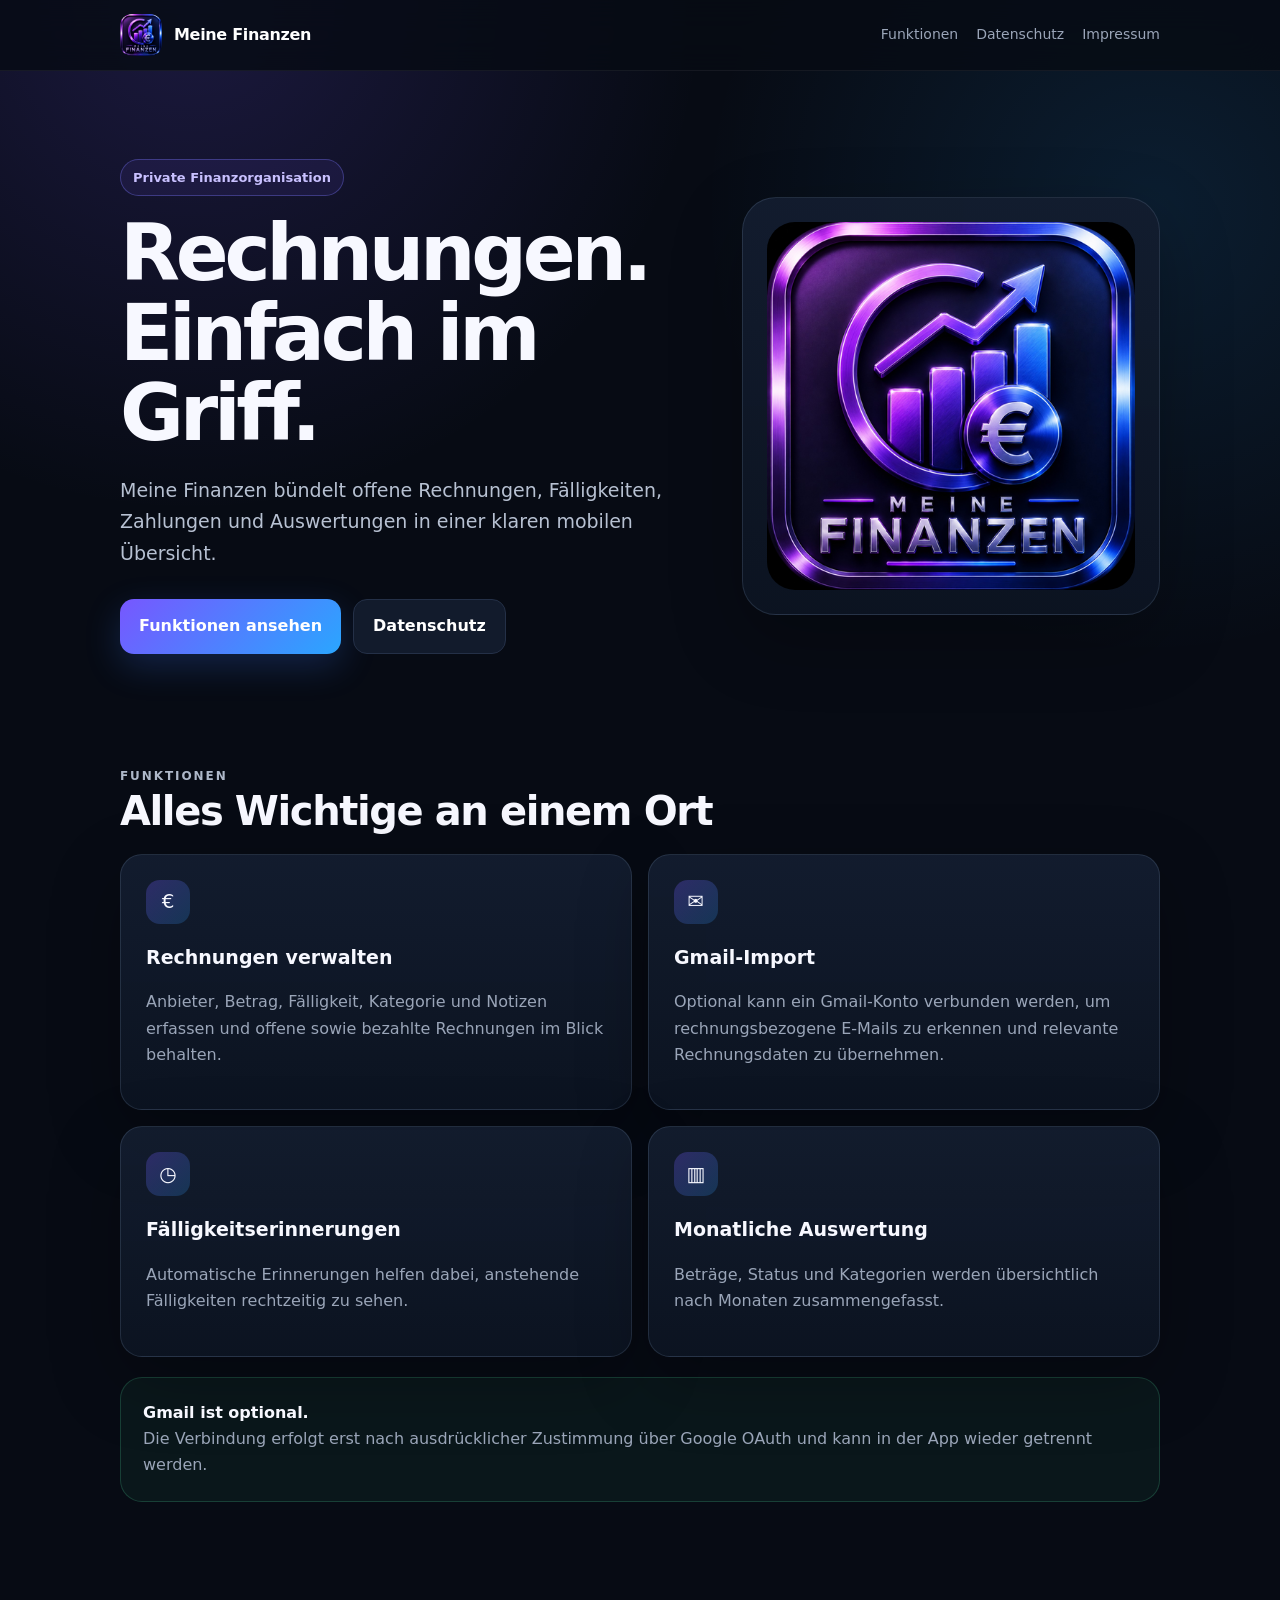
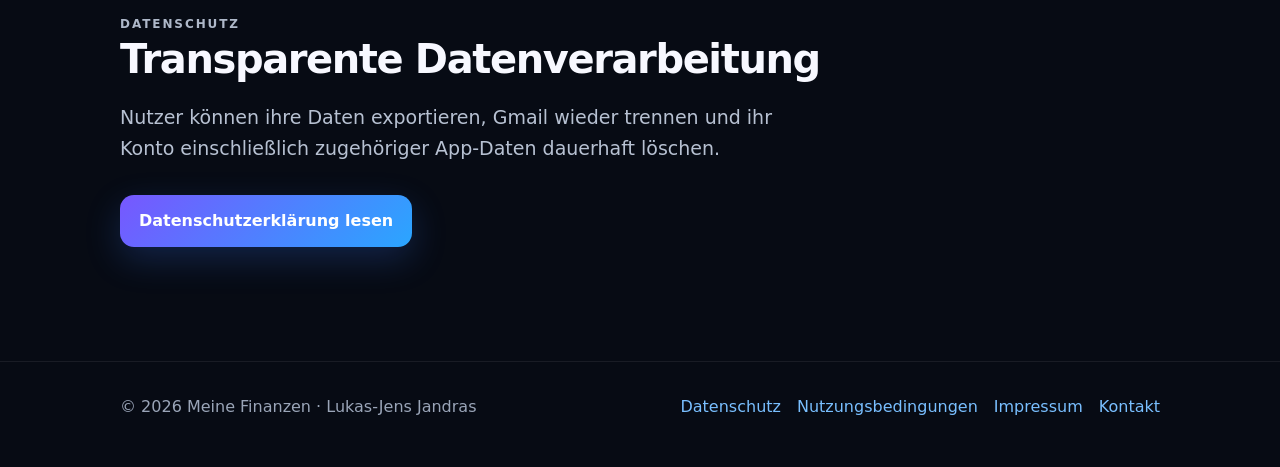
==== index.html @ 418738ff "Add files via upload" ====
<!doctype html><html lang="de"><head><meta charset="utf-8">
<meta name="viewport" content="width=device-width,initial-scale=1,viewport-fit=cover">
<meta name="theme-color" content="#070b14">
<link rel="icon" href="/logo.png">
<link rel="stylesheet" href="/styles.css">
<title>Meine Finanzen – Rechnungen einfach im Griff</title>
<meta name="description" content="Meine Finanzen hilft dir, Rechnungen, Fälligkeiten und Zahlungen übersichtlich zu organisieren.">
</head><body>

<div class="topbar">
  <div class="wrap nav">
    <a class="brand" href="/"><img src="/logo.png" alt=""><span>Meine Finanzen</span></a>
    <div class="links">
      <a href="/#funktionen">Funktionen</a>
      <a href="/datenschutz/">Datenschutz</a>
      <a href="/impressum/">Impressum</a>
    </div>
  </div>
</div>

<main>
<section class="hero"><div class="wrap heroGrid">
  <div>
    <span class="badge">Private Finanzorganisation</span>
    <h1>Rechnungen.<br>Einfach im Griff.</h1>
    <p class="lead">Meine Finanzen bündelt offene Rechnungen, Fälligkeiten, Zahlungen und Auswertungen in einer klaren mobilen Übersicht.</p>
    <div class="cta">
      <a class="btn primary" href="#funktionen">Funktionen ansehen</a>
      <a class="btn" href="/datenschutz/">Datenschutz</a>
    </div>
  </div>
  <div class="heroCard"><img src="/logo.png" alt="Logo von Meine Finanzen"></div>
</div></section>

<section id="funktionen" class="section"><div class="wrap">
  <span class="kicker">Funktionen</span><h2>Alles Wichtige an einem Ort</h2>
  <div class="grid">
    <article class="card"><div class="icon">€</div><h3>Rechnungen verwalten</h3><p class="muted">Anbieter, Betrag, Fälligkeit, Kategorie und Notizen erfassen und offene sowie bezahlte Rechnungen im Blick behalten.</p></article>
    <article class="card"><div class="icon">✉</div><h3>Gmail-Import</h3><p class="muted">Optional kann ein Gmail-Konto verbunden werden, um rechnungsbezogene E-Mails zu erkennen und relevante Rechnungsdaten zu übernehmen.</p></article>
    <article class="card"><div class="icon">◷</div><h3>Fälligkeitserinnerungen</h3><p class="muted">Automatische Erinnerungen helfen dabei, anstehende Fälligkeiten rechtzeitig zu sehen.</p></article>
    <article class="card"><div class="icon">▥</div><h3>Monatliche Auswertung</h3><p class="muted">Beträge, Status und Kategorien werden übersichtlich nach Monaten zusammengefasst.</p></article>
  </div>
  <div class="security">
    <strong>Gmail ist optional.</strong>
    <div class="muted">Die Verbindung erfolgt erst nach ausdrücklicher Zustimmung über Google OAuth und kann in der App wieder getrennt werden.</div>
  </div>
</div></section>

<section class="section"><div class="wrap">
  <span class="kicker">Datenschutz</span><h2>Transparente Datenverarbeitung</h2>
  <p class="lead">Nutzer können ihre Daten exportieren, Gmail wieder trennen und ihr Konto einschließlich zugehöriger App-Daten dauerhaft löschen.</p>
  <div class="cta"><a class="btn primary" href="/datenschutz/">Datenschutzerklärung lesen</a></div>
</div></section>
</main>
<footer class="footer">
  <div class="wrap footerRow">
    <div>© 2026 Meine Finanzen · Lukas-Jens Jandras</div>
    <div class="footerLinks">
      <a href="/datenschutz/">Datenschutz</a>
      <a href="/nutzungsbedingungen/">Nutzungsbedingungen</a>
      <a href="/impressum/">Impressum</a>
      <a href="mailto:meinefinanzen.app@gmail.com">Kontakt</a>
    </div>
  </div>
</footer>
</body></html>
---- styles.css ----
:root{
  --bg:#070b14;--bg2:#0b1220;--card:#101827;--line:#243047;
  --text:#f7f8ff;--muted:#9aa5b8;--violet:#7757ff;--blue:#2aa6ff;
  --ok:#4fe0a1;--danger:#ff637d;--max:1040px
}
*{box-sizing:border-box}
html{scroll-behavior:smooth}
body{
  margin:0;color:var(--text);font:16px/1.65 Inter,ui-sans-serif,system-ui,-apple-system,
  BlinkMacSystemFont,"Segoe UI",sans-serif;
  background:
    radial-gradient(circle at 15% 0%,rgba(119,87,255,.18),transparent 32rem),
    radial-gradient(circle at 90% 10%,rgba(42,166,255,.12),transparent 28rem),
    var(--bg);
}
a{color:#79bfff;text-decoration:none}
a:hover{text-decoration:underline}
.wrap{width:min(calc(100% - 32px),var(--max));margin:auto}
.topbar{
  position:sticky;top:0;z-index:20;background:rgba(7,11,20,.82);
  backdrop-filter:blur(16px);border-bottom:1px solid rgba(255,255,255,.06)
}
.nav{min-height:70px;display:flex;align-items:center;justify-content:space-between;gap:20px}
.brand{display:flex;align-items:center;gap:12px;color:white;font-weight:800;letter-spacing:-.02em}
.brand img{width:42px;height:42px;border-radius:12px;object-fit:cover}
.links{display:flex;gap:18px;align-items:center;flex-wrap:wrap}
.links a{color:var(--muted);font-size:14px}
.hero{padding:88px 0 54px}
.heroGrid{display:grid;grid-template-columns:1.15fr .85fr;gap:56px;align-items:center}
.badge{
  display:inline-flex;padding:7px 12px;border:1px solid rgba(125,122,255,.35);
  border-radius:999px;background:rgba(119,87,255,.09);color:#c9c1ff;font-size:13px;font-weight:700
}
h1{font-size:clamp(44px,8vw,78px);line-height:1.02;letter-spacing:-.055em;margin:18px 0 22px}
h2{font-size:clamp(28px,4vw,40px);line-height:1.15;letter-spacing:-.035em;margin:0 0 20px}
h3{margin:0 0 8px;font-size:19px}
.lead{font-size:19px;color:#b7c1d2;max-width:700px}
.cta{display:flex;gap:12px;flex-wrap:wrap;margin-top:30px}
.btn{
  display:inline-flex;align-items:center;justify-content:center;padding:13px 19px;border-radius:14px;
  font-weight:800;border:1px solid var(--line);color:white;background:#121b2c;text-decoration:none!important
}
.btn.primary{border:0;background:linear-gradient(135deg,var(--violet),var(--blue));box-shadow:0 12px 35px rgba(61,123,255,.22)}
.heroCard,.card,.legal{
  border:1px solid rgba(136,158,194,.18);background:linear-gradient(180deg,rgba(19,29,47,.95),rgba(12,20,34,.96));
  box-shadow:0 24px 70px rgba(0,0,0,.26)
}
.heroCard{border-radius:34px;padding:24px}
.heroCard img{width:100%;display:block;border-radius:28px}
.section{padding:54px 0}
.muted{color:var(--muted)}
.grid{display:grid;grid-template-columns:repeat(2,minmax(0,1fr));gap:16px}
.card{padding:25px;border-radius:22px}
.icon{
  width:44px;height:44px;border-radius:14px;display:grid;place-items:center;margin-bottom:18px;
  background:linear-gradient(135deg,rgba(119,87,255,.28),rgba(42,166,255,.2));font-size:20px
}
.security{
  margin-top:20px;padding:22px;border-radius:22px;border:1px solid rgba(79,224,161,.2);
  background:rgba(79,224,161,.055)
}
.footer{margin-top:60px;padding:32px 0 46px;border-top:1px solid rgba(255,255,255,.07);color:var(--muted)}
.footerRow{display:flex;justify-content:space-between;gap:20px;flex-wrap:wrap}
.footerLinks{display:flex;gap:16px;flex-wrap:wrap}
.legalWrap{padding:52px 0 80px}
.legal{border-radius:28px;padding:clamp(24px,5vw,48px)}
.legal h1{font-size:clamp(38px,7vw,58px);margin-top:0}
.legal h2{font-size:24px;margin-top:36px}
.legal h3{margin-top:28px}
.legal p,.legal li{color:#c4ccda}
.legal strong{color:white}
.note{
  margin:24px 0;padding:16px 18px;border-left:3px solid var(--blue);
  background:rgba(42,166,255,.07);border-radius:0 14px 14px 0
}
.kicker{color:#aeb8c9;text-transform:uppercase;letter-spacing:.16em;font-size:12px;font-weight:800}
@media(max-width:760px){
  .hero{padding-top:56px}.heroGrid{grid-template-columns:1fr;gap:30px}
  .heroCard{max-width:430px}.grid{grid-template-columns:1fr}
  .nav{align-items:flex-start;padding:12px 0}.links{justify-content:flex-end;gap:10px}
  .links a{font-size:12px}.brand span{display:none}
}
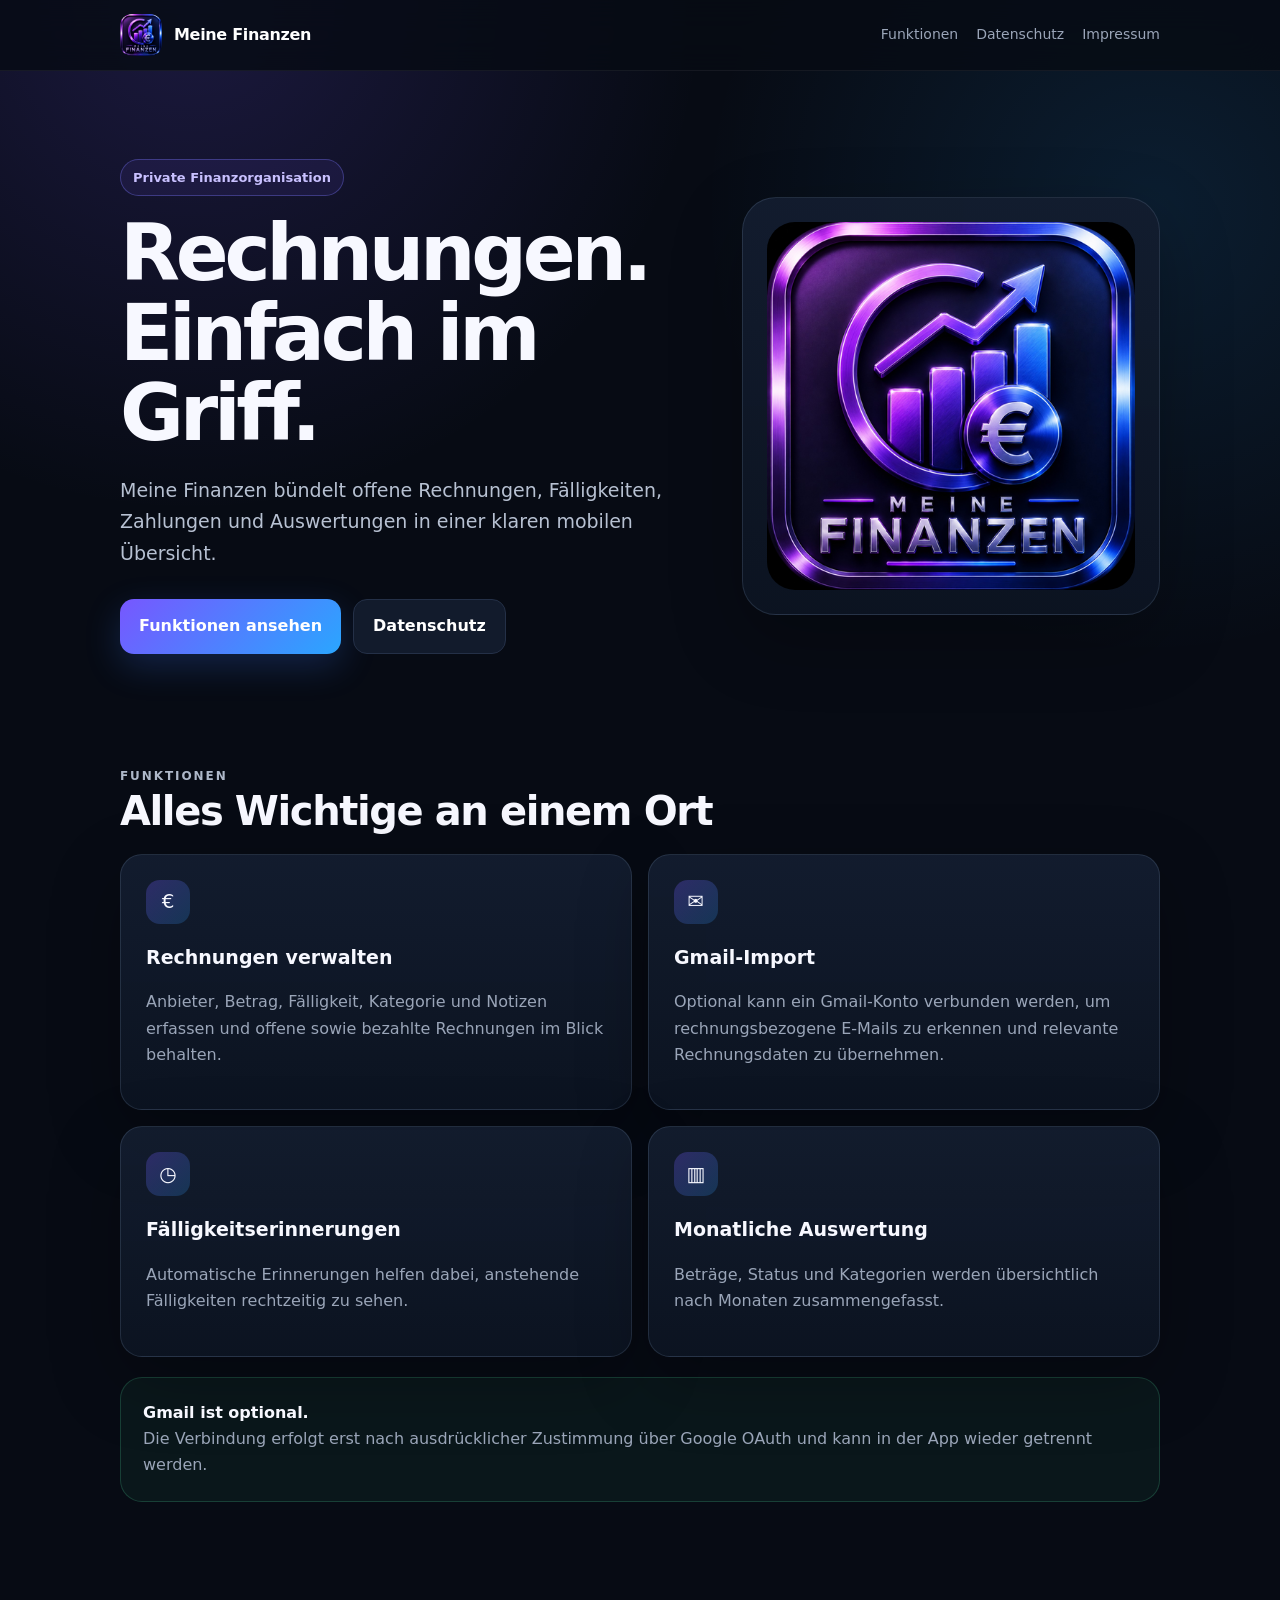
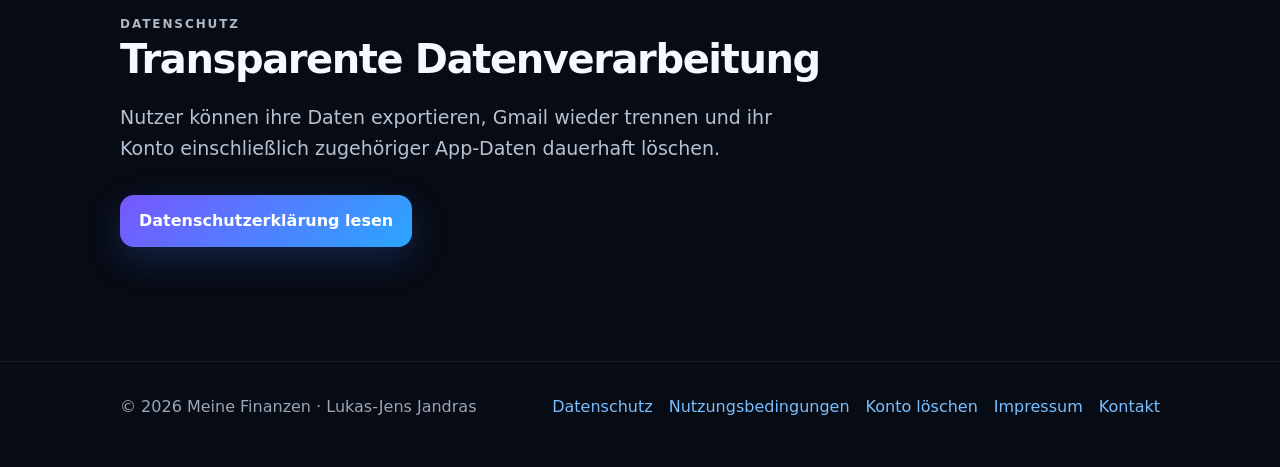
==== commit 94eec9ab: "Add files via upload" ====
--- a/index.html
+++ b/index.html
@@ -58,6 +58,7 @@
     <div class="footerLinks">
       <a href="/datenschutz/">Datenschutz</a>
       <a href="/nutzungsbedingungen/">Nutzungsbedingungen</a>
+      <a href="/konto-loeschen/">Konto löschen</a>
       <a href="/impressum/">Impressum</a>
       <a href="mailto:meinefinanzen.app@gmail.com">Kontakt</a>
     </div>
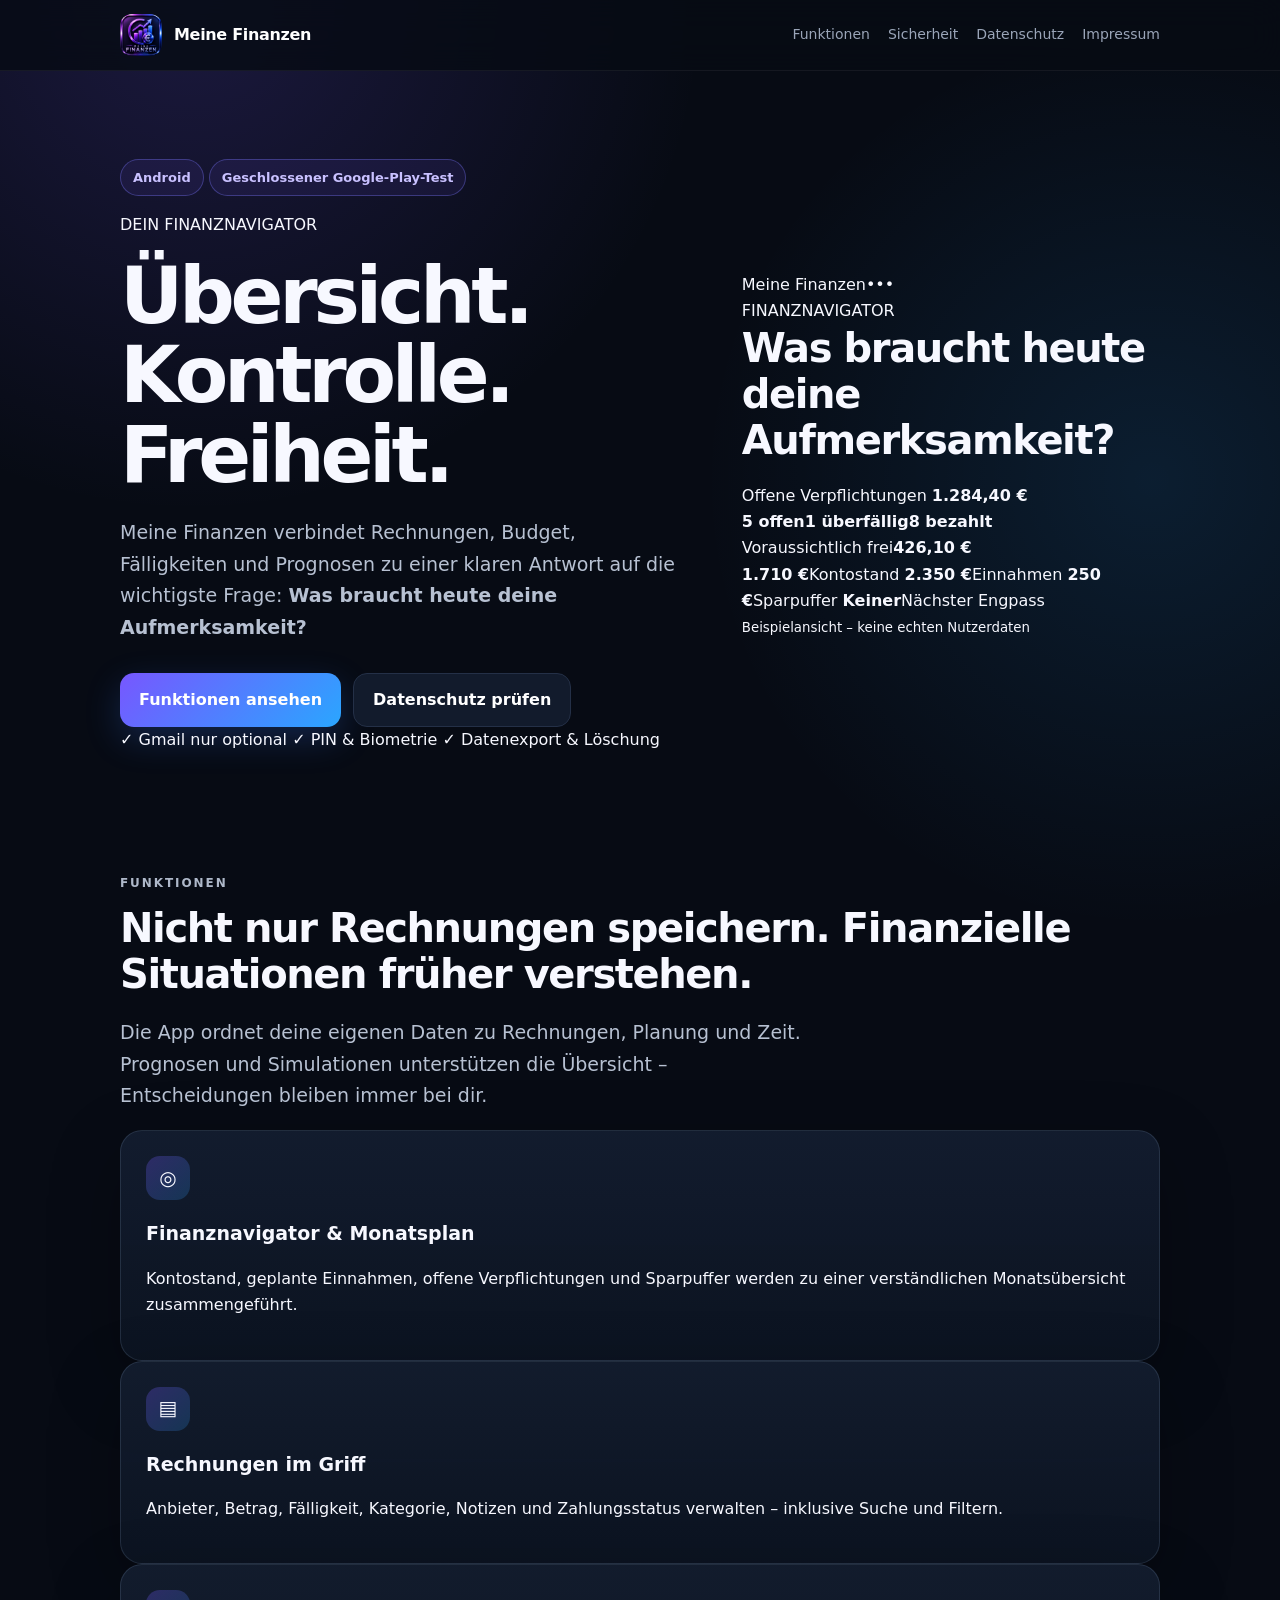
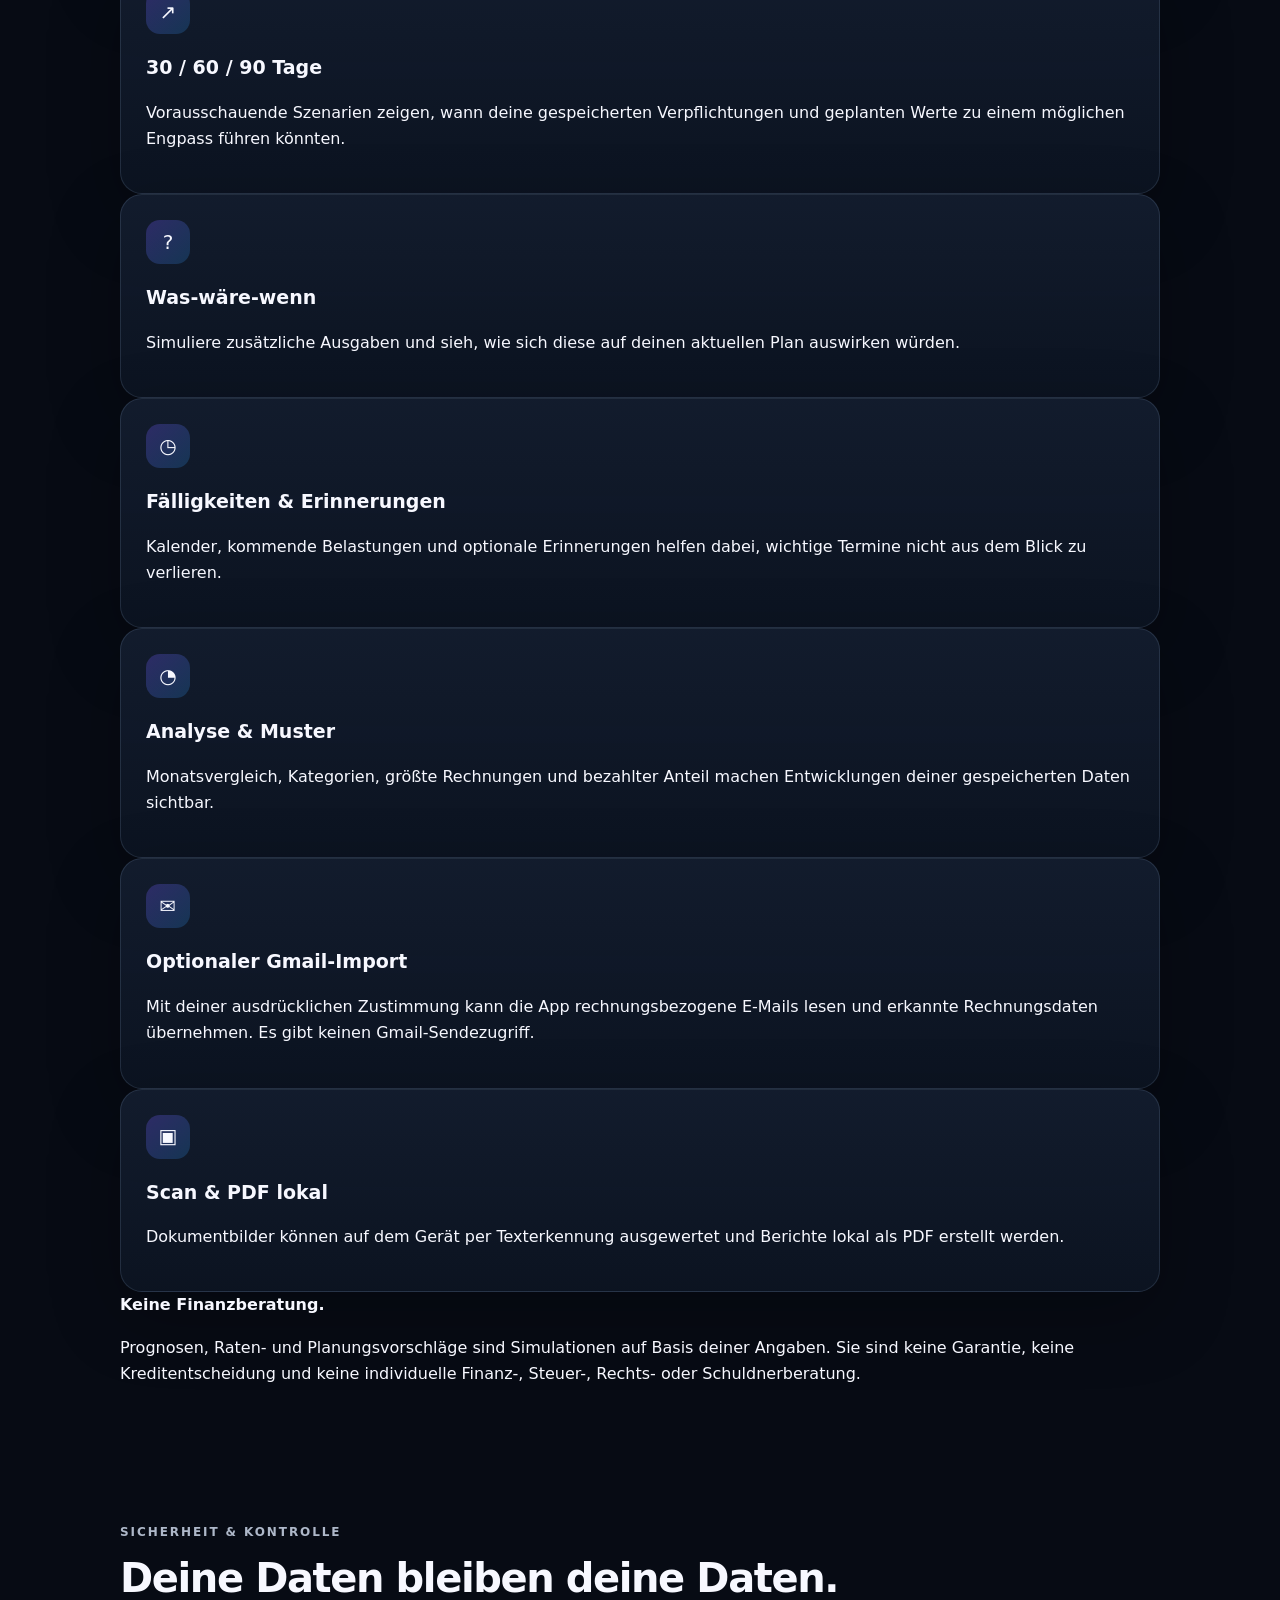
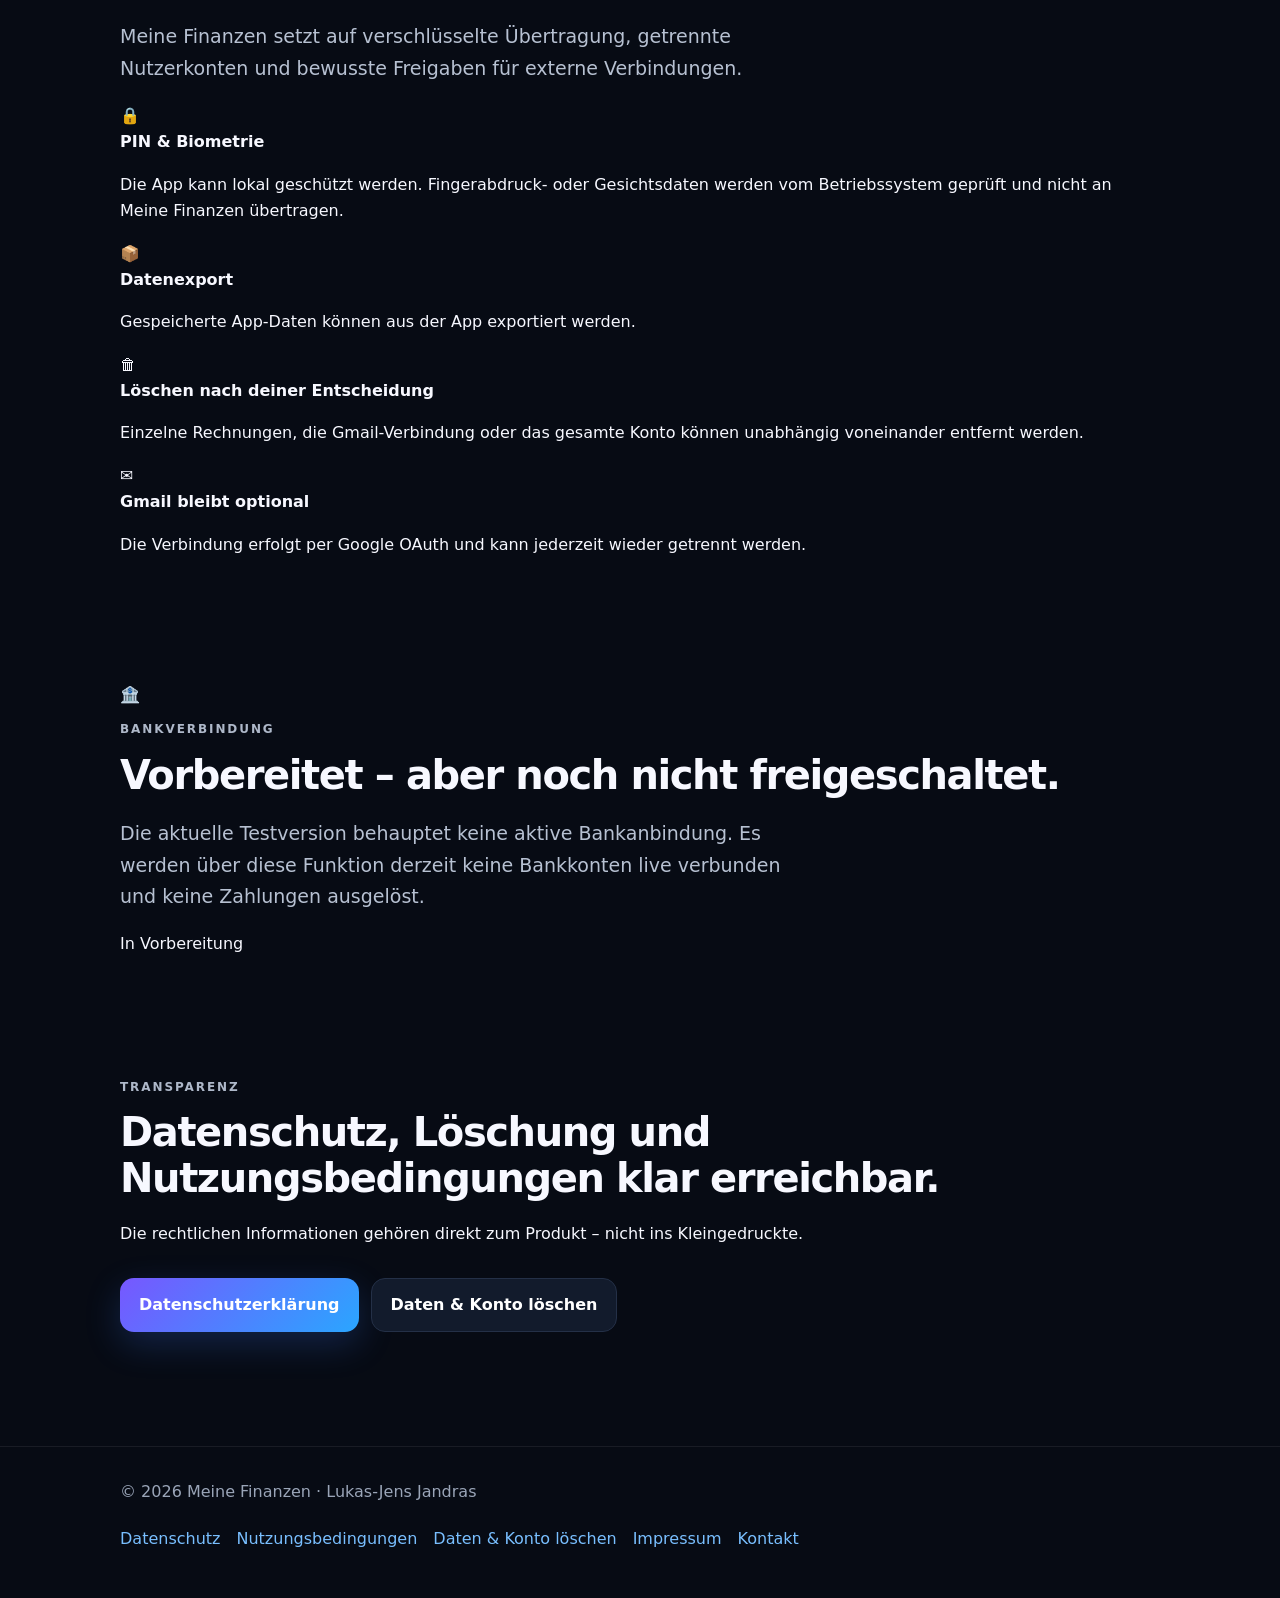
==== commit 70767df9: "Redesign website to match current app" ====
--- a/index.html
+++ b/index.html
@@ -1,67 +1,197 @@
-<!doctype html><html lang="de"><head><meta charset="utf-8">
+<!doctype html>
+<html lang="de">
+<head>
+<meta charset="utf-8">
 <meta name="viewport" content="width=device-width,initial-scale=1,viewport-fit=cover">
-<meta name="theme-color" content="#070b14">
+<meta name="theme-color" content="#050817">
+<meta name="color-scheme" content="dark">
 <link rel="icon" href="/logo.png">
 <link rel="stylesheet" href="/styles.css">
-<title>Meine Finanzen – Rechnungen einfach im Griff</title>
-<meta name="description" content="Meine Finanzen hilft dir, Rechnungen, Fälligkeiten und Zahlungen übersichtlich zu organisieren.">
-</head><body>
+<title>Meine Finanzen – Übersicht. Kontrolle. Freiheit.</title>
+<meta name="description" content="Meine Finanzen verbindet Rechnungen, Planung, Fälligkeiten, Prognosen und Auswertungen in einem privaten Finanznavigator für Android.">
+<meta property="og:title" content="Meine Finanzen – Übersicht. Kontrolle. Freiheit.">
+<meta property="og:description" content="Rechnungen organisieren, Engpässe früher erkennen und deine nächsten finanziellen Schritte klarer sehen.">
+<meta property="og:type" content="website">
+<meta property="og:image" content="https://meinefinanzenapp.de/logo.png">
+<meta property="og:url" content="https://meinefinanzenapp.de/">
+</head>
+<body>
 
-<div class="topbar">
+<header class="topbar">
   <div class="wrap nav">
-    <a class="brand" href="/"><img src="/logo.png" alt=""><span>Meine Finanzen</span></a>
-    <div class="links">
-      <a href="/#funktionen">Funktionen</a>
+    <a class="brand" href="/" aria-label="Meine Finanzen Startseite">
+      <img src="/logo.png" alt="Logo von Meine Finanzen">
+      <span>Meine Finanzen</span>
+    </a>
+    <nav class="links" aria-label="Hauptnavigation">
+      <a href="#funktionen">Funktionen</a>
+      <a href="#sicherheit">Sicherheit</a>
       <a href="/datenschutz/">Datenschutz</a>
       <a href="/impressum/">Impressum</a>
+    </nav>
+  </div>
+</header>
+
+<main>
+<section class="hero">
+  <div class="wrap heroGrid">
+    <div class="heroCopy">
+      <div class="badgeRow">
+        <span class="badge">Android</span>
+        <span class="badge neutral">Geschlossener Google-Play-Test</span>
+      </div>
+      <p class="eyebrow">DEIN FINANZNAVIGATOR</p>
+      <h1>Übersicht.<br>Kontrolle.<br><span>Freiheit.</span></h1>
+      <p class="lead">Meine Finanzen verbindet Rechnungen, Budget, Fälligkeiten und Prognosen zu einer klaren Antwort auf die wichtigste Frage: <strong>Was braucht heute deine Aufmerksamkeit?</strong></p>
+      <div class="cta">
+        <a class="btn primary" href="#funktionen">Funktionen ansehen</a>
+        <a class="btn" href="/datenschutz/">Datenschutz prüfen</a>
+      </div>
+      <div class="trustRow" aria-label="Kernmerkmale">
+        <span>✓ Gmail nur optional</span>
+        <span>✓ PIN &amp; Biometrie</span>
+        <span>✓ Datenexport &amp; Löschung</span>
+      </div>
+    </div>
+
+    <div class="phoneStage" aria-label="Beispielhafte App-Ansicht">
+      <div class="phoneGlow"></div>
+      <div class="phoneMock">
+        <div class="phoneBar"><span>Meine Finanzen</span><span>•••</span></div>
+        <div class="appEyebrow">FINANZNAVIGATOR</div>
+        <h2>Was braucht heute deine Aufmerksamkeit?</h2>
+        <div class="appHero">
+          <span>Offene Verpflichtungen</span>
+          <strong>1.284,40 €</strong>
+          <div class="miniStats"><b>5 offen</b><b>1 überfällig</b><b>8 bezahlt</b></div>
+        </div>
+        <div class="planPreview">
+          <div><span>Voraussichtlich frei</span><strong>426,10 €</strong></div>
+          <div class="planGridMini">
+            <span><b>1.710 €</b>Kontostand</span>
+            <span><b>2.350 €</b>Einnahmen</span>
+            <span><b>250 €</b>Sparpuffer</span>
+            <span><b>Keiner</b>Nächster Engpass</span>
+          </div>
+        </div>
+        <small class="mockNote">Beispielansicht – keine echten Nutzerdaten</small>
+      </div>
     </div>
   </div>
-</div>
+</section>
 
-<main>
-<section class="hero"><div class="wrap heroGrid">
-  <div>
-    <span class="badge">Private Finanzorganisation</span>
-    <h1>Rechnungen.<br>Einfach im Griff.</h1>
-    <p class="lead">Meine Finanzen bündelt offene Rechnungen, Fälligkeiten, Zahlungen und Auswertungen in einer klaren mobilen Übersicht.</p>
-    <div class="cta">
-      <a class="btn primary" href="#funktionen">Funktionen ansehen</a>
-      <a class="btn" href="/datenschutz/">Datenschutz</a>
+<section id="funktionen" class="section">
+  <div class="wrap">
+    <p class="kicker">Funktionen</p>
+    <div class="sectionIntro">
+      <h2>Nicht nur Rechnungen speichern. Finanzielle Situationen früher verstehen.</h2>
+      <p class="lead compact">Die App ordnet deine eigenen Daten zu Rechnungen, Planung und Zeit. Prognosen und Simulationen unterstützen die Übersicht – Entscheidungen bleiben immer bei dir.</p>
+    </div>
+
+    <div class="featureGrid">
+      <article class="card featured">
+        <div class="icon">◎</div>
+        <h3>Finanznavigator &amp; Monatsplan</h3>
+        <p>Kontostand, geplante Einnahmen, offene Verpflichtungen und Sparpuffer werden zu einer verständlichen Monatsübersicht zusammengeführt.</p>
+      </article>
+      <article class="card">
+        <div class="icon">▤</div>
+        <h3>Rechnungen im Griff</h3>
+        <p>Anbieter, Betrag, Fälligkeit, Kategorie, Notizen und Zahlungsstatus verwalten – inklusive Suche und Filtern.</p>
+      </article>
+      <article class="card">
+        <div class="icon">↗</div>
+        <h3>30 / 60 / 90 Tage</h3>
+        <p>Vorausschauende Szenarien zeigen, wann deine gespeicherten Verpflichtungen und geplanten Werte zu einem möglichen Engpass führen könnten.</p>
+      </article>
+      <article class="card">
+        <div class="icon">?</div>
+        <h3>Was-wäre-wenn</h3>
+        <p>Simuliere zusätzliche Ausgaben und sieh, wie sich diese auf deinen aktuellen Plan auswirken würden.</p>
+      </article>
+      <article class="card">
+        <div class="icon">◷</div>
+        <h3>Fälligkeiten &amp; Erinnerungen</h3>
+        <p>Kalender, kommende Belastungen und optionale Erinnerungen helfen dabei, wichtige Termine nicht aus dem Blick zu verlieren.</p>
+      </article>
+      <article class="card">
+        <div class="icon">◔</div>
+        <h3>Analyse &amp; Muster</h3>
+        <p>Monatsvergleich, Kategorien, größte Rechnungen und bezahlter Anteil machen Entwicklungen deiner gespeicherten Daten sichtbar.</p>
+      </article>
+      <article class="card">
+        <div class="icon">✉</div>
+        <h3>Optionaler Gmail-Import</h3>
+        <p>Mit deiner ausdrücklichen Zustimmung kann die App rechnungsbezogene E-Mails lesen und erkannte Rechnungsdaten übernehmen. Es gibt keinen Gmail-Sendezugriff.</p>
+      </article>
+      <article class="card">
+        <div class="icon">▣</div>
+        <h3>Scan &amp; PDF lokal</h3>
+        <p>Dokumentbilder können auf dem Gerät per Texterkennung ausgewertet und Berichte lokal als PDF erstellt werden.</p>
+      </article>
+    </div>
+
+    <div class="noticeBox">
+      <strong>Keine Finanzberatung.</strong>
+      <p>Prognosen, Raten- und Planungsvorschläge sind Simulationen auf Basis deiner Angaben. Sie sind keine Garantie, keine Kreditentscheidung und keine individuelle Finanz-, Steuer-, Rechts- oder Schuldnerberatung.</p>
     </div>
   </div>
-  <div class="heroCard"><img src="/logo.png" alt="Logo von Meine Finanzen"></div>
-</div></section>
+</section>
 
-<section id="funktionen" class="section"><div class="wrap">
-  <span class="kicker">Funktionen</span><h2>Alles Wichtige an einem Ort</h2>
-  <div class="grid">
-    <article class="card"><div class="icon">€</div><h3>Rechnungen verwalten</h3><p class="muted">Anbieter, Betrag, Fälligkeit, Kategorie und Notizen erfassen und offene sowie bezahlte Rechnungen im Blick behalten.</p></article>
-    <article class="card"><div class="icon">✉</div><h3>Gmail-Import</h3><p class="muted">Optional kann ein Gmail-Konto verbunden werden, um rechnungsbezogene E-Mails zu erkennen und relevante Rechnungsdaten zu übernehmen.</p></article>
-    <article class="card"><div class="icon">◷</div><h3>Fälligkeitserinnerungen</h3><p class="muted">Automatische Erinnerungen helfen dabei, anstehende Fälligkeiten rechtzeitig zu sehen.</p></article>
-    <article class="card"><div class="icon">▥</div><h3>Monatliche Auswertung</h3><p class="muted">Beträge, Status und Kategorien werden übersichtlich nach Monaten zusammengefasst.</p></article>
+<section id="sicherheit" class="section altSection">
+  <div class="wrap split">
+    <div>
+      <p class="kicker">Sicherheit &amp; Kontrolle</p>
+      <h2>Deine Daten bleiben deine Daten.</h2>
+      <p class="lead compact">Meine Finanzen setzt auf verschlüsselte Übertragung, getrennte Nutzerkonten und bewusste Freigaben für externe Verbindungen.</p>
+    </div>
+    <div class="securityList">
+      <div class="securityItem"><span>🔒</span><div><b>PIN &amp; Biometrie</b><p>Die App kann lokal geschützt werden. Fingerabdruck- oder Gesichtsdaten werden vom Betriebssystem geprüft und nicht an Meine Finanzen übertragen.</p></div></div>
+      <div class="securityItem"><span>📦</span><div><b>Datenexport</b><p>Gespeicherte App-Daten können aus der App exportiert werden.</p></div></div>
+      <div class="securityItem"><span>🗑</span><div><b>Löschen nach deiner Entscheidung</b><p>Einzelne Rechnungen, die Gmail-Verbindung oder das gesamte Konto können unabhängig voneinander entfernt werden.</p></div></div>
+      <div class="securityItem"><span>✉</span><div><b>Gmail bleibt optional</b><p>Die Verbindung erfolgt per Google OAuth und kann jederzeit wieder getrennt werden.</p></div></div>
+    </div>
   </div>
-  <div class="security">
-    <strong>Gmail ist optional.</strong>
-    <div class="muted">Die Verbindung erfolgt erst nach ausdrücklicher Zustimmung über Google OAuth und kann in der App wieder getrennt werden.</div>
+</section>
+
+<section class="section">
+  <div class="wrap bankPanel">
+    <div class="bankIcon">🏦</div>
+    <div>
+      <p class="kicker">Bankverbindung</p>
+      <h2>Vorbereitet – aber noch nicht freigeschaltet.</h2>
+      <p class="lead compact">Die aktuelle Testversion behauptet keine aktive Bankanbindung. Es werden über diese Funktion derzeit keine Bankkonten live verbunden und keine Zahlungen ausgelöst.</p>
+    </div>
+    <span class="statusPill">In Vorbereitung</span>
   </div>
-</div></section>
+</section>
 
-<section class="section"><div class="wrap">
-  <span class="kicker">Datenschutz</span><h2>Transparente Datenverarbeitung</h2>
-  <p class="lead">Nutzer können ihre Daten exportieren, Gmail wieder trennen und ihr Konto einschließlich zugehöriger App-Daten dauerhaft löschen.</p>
-  <div class="cta"><a class="btn primary" href="/datenschutz/">Datenschutzerklärung lesen</a></div>
-</div></section>
+<section class="section finalSection">
+  <div class="wrap finalCard">
+    <div>
+      <p class="kicker">Transparenz</p>
+      <h2>Datenschutz, Löschung und Nutzungsbedingungen klar erreichbar.</h2>
+      <p>Die rechtlichen Informationen gehören direkt zum Produkt – nicht ins Kleingedruckte.</p>
+    </div>
+    <div class="cta">
+      <a class="btn primary" href="/datenschutz/">Datenschutzerklärung</a>
+      <a class="btn" href="/konto-loeschen/">Daten &amp; Konto löschen</a>
+    </div>
+  </div>
+</section>
 </main>
+
 <footer class="footer">
   <div class="wrap footerRow">
     <div>© 2026 Meine Finanzen · Lukas-Jens Jandras</div>
     <div class="footerLinks">
       <a href="/datenschutz/">Datenschutz</a>
       <a href="/nutzungsbedingungen/">Nutzungsbedingungen</a>
-      <a href="/konto-loeschen/">Konto löschen</a>
+      <a href="/konto-loeschen/">Daten &amp; Konto löschen</a>
       <a href="/impressum/">Impressum</a>
       <a href="mailto:meinefinanzen.app@gmail.com">Kontakt</a>
     </div>
   </div>
 </footer>
-</body></html>+</body>
+</html>
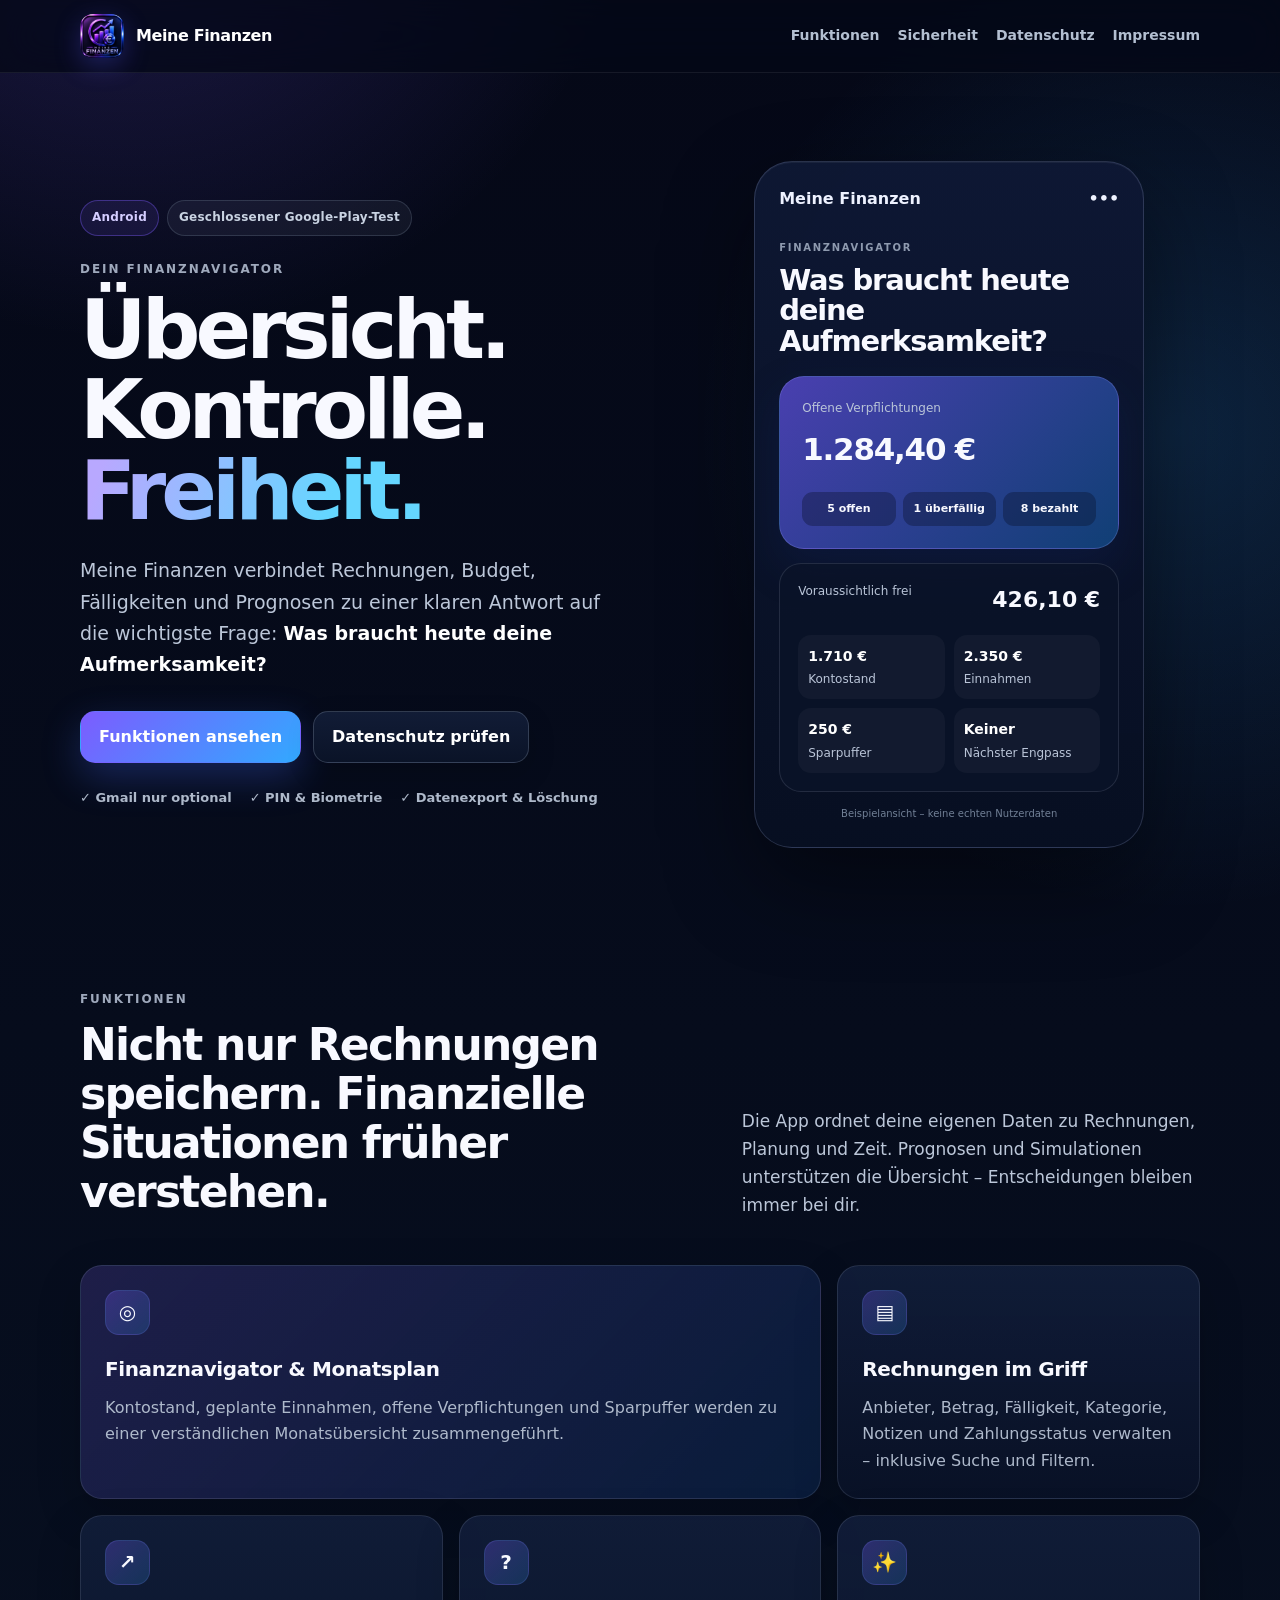
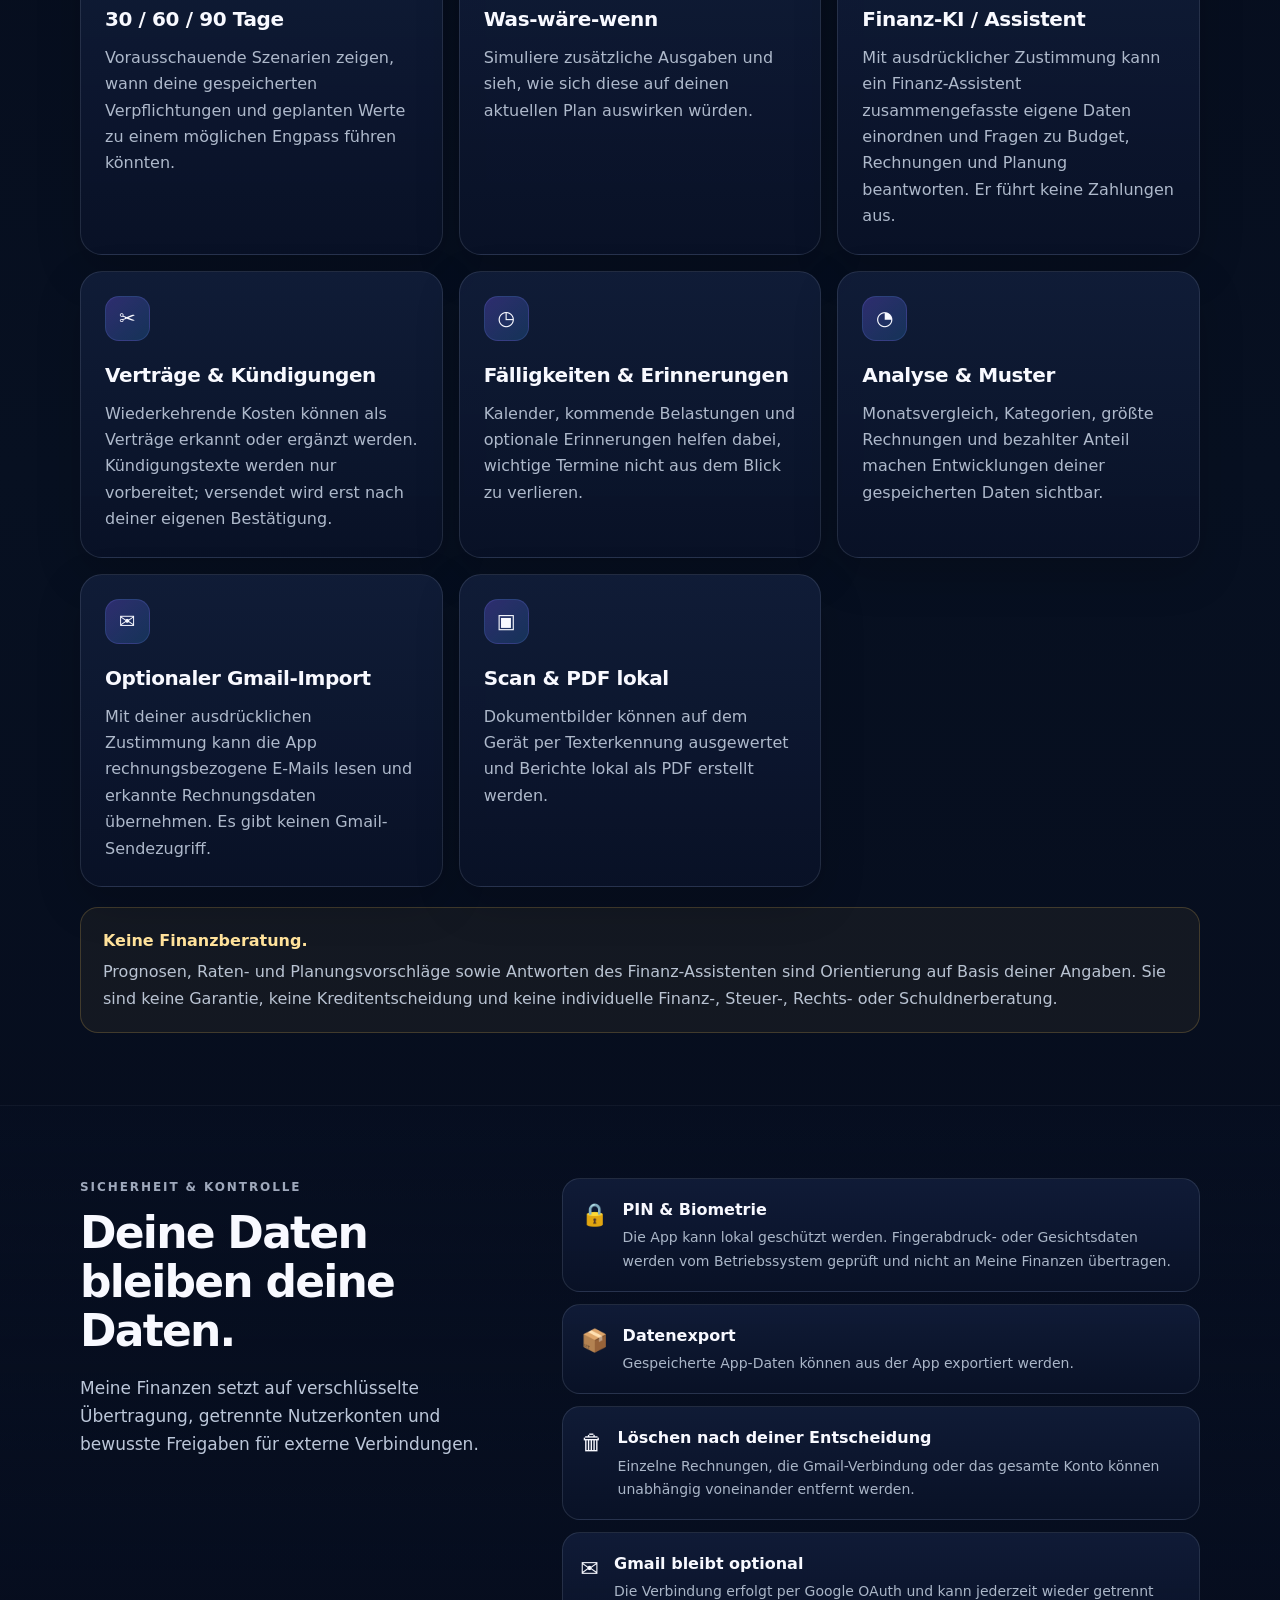
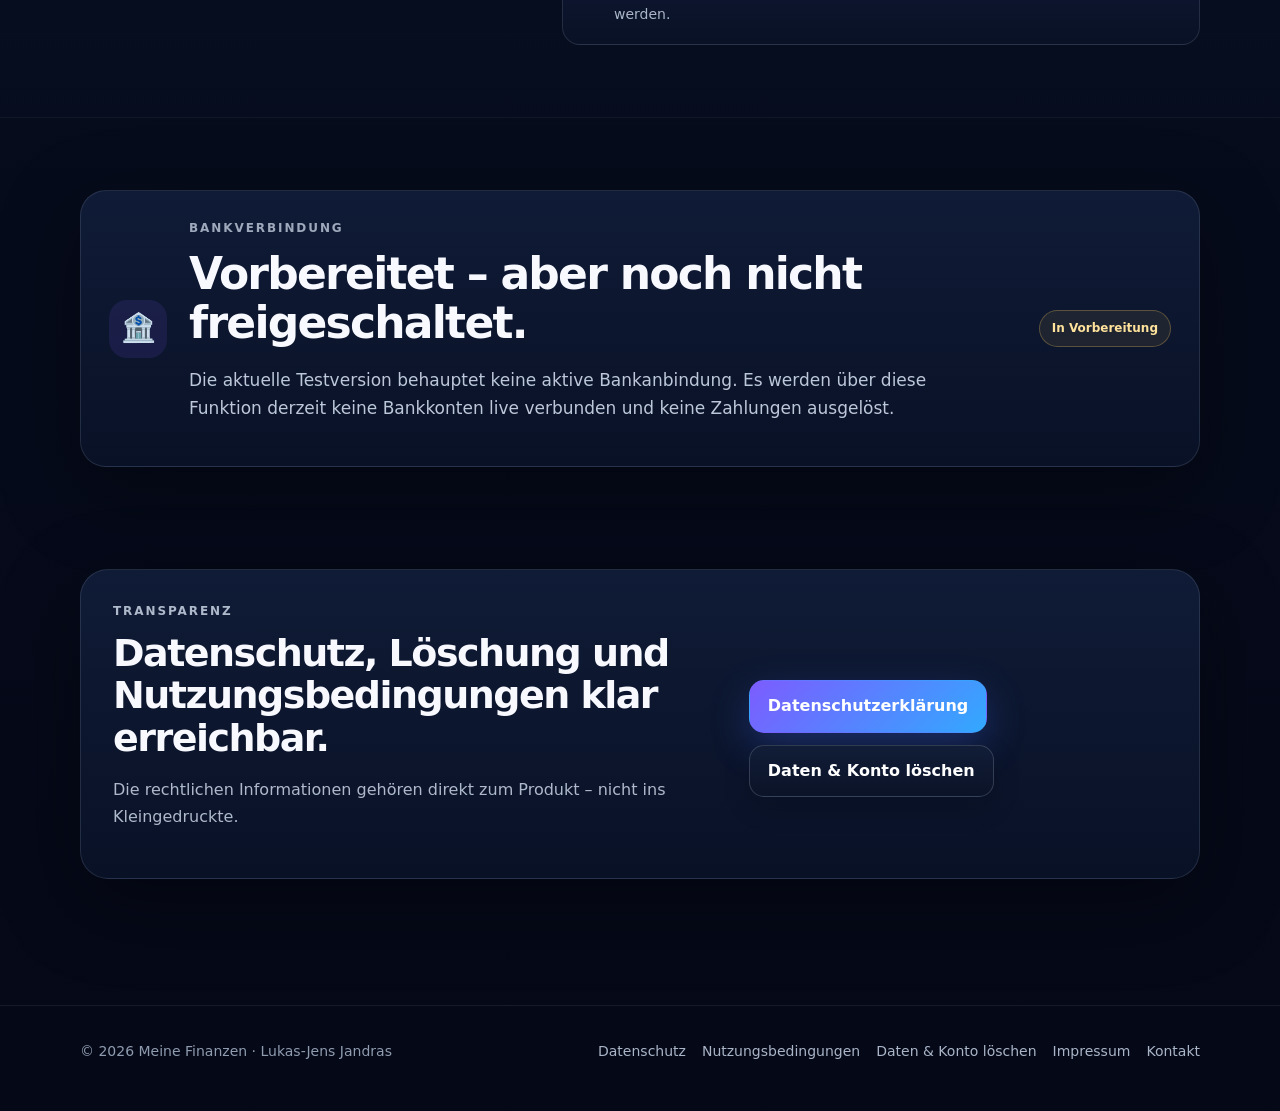
==== commit ffcbbbe5: "Add finance assistant and contract features to website" ====
--- a/index.html
+++ b/index.html
@@ -8,7 +8,7 @@
 <link rel="icon" href="/logo.png">
 <link rel="stylesheet" href="/styles.css">
 <title>Meine Finanzen – Übersicht. Kontrolle. Freiheit.</title>
-<meta name="description" content="Meine Finanzen verbindet Rechnungen, Planung, Fälligkeiten, Prognosen und Auswertungen in einem privaten Finanznavigator für Android.">
+<meta name="description" content="Meine Finanzen verbindet Rechnungen, Planung, Prognosen, Finanz-Assistent, Verträge und Auswertungen in einem privaten Finanznavigator für Android.">
 <meta property="og:title" content="Meine Finanzen – Übersicht. Kontrolle. Freiheit.">
 <meta property="og:description" content="Rechnungen organisieren, Engpässe früher erkennen und deine nächsten finanziellen Schritte klarer sehen.">
 <meta property="og:type" content="website">
@@ -110,6 +110,16 @@
         <p>Simuliere zusätzliche Ausgaben und sieh, wie sich diese auf deinen aktuellen Plan auswirken würden.</p>
       </article>
       <article class="card">
+        <div class="icon">✨</div>
+        <h3>Finanz-KI / Assistent</h3>
+        <p>Mit ausdrücklicher Zustimmung kann ein Finanz-Assistent zusammengefasste eigene Daten einordnen und Fragen zu Budget, Rechnungen und Planung beantworten. Er führt keine Zahlungen aus.</p>
+      </article>
+      <article class="card">
+        <div class="icon">✂</div>
+        <h3>Verträge &amp; Kündigungen</h3>
+        <p>Wiederkehrende Kosten können als Verträge erkannt oder ergänzt werden. Kündigungstexte werden nur vorbereitet; versendet wird erst nach deiner eigenen Bestätigung.</p>
+      </article>
+      <article class="card">
         <div class="icon">◷</div>
         <h3>Fälligkeiten &amp; Erinnerungen</h3>
         <p>Kalender, kommende Belastungen und optionale Erinnerungen helfen dabei, wichtige Termine nicht aus dem Blick zu verlieren.</p>
@@ -133,7 +143,7 @@
 
     <div class="noticeBox">
       <strong>Keine Finanzberatung.</strong>
-      <p>Prognosen, Raten- und Planungsvorschläge sind Simulationen auf Basis deiner Angaben. Sie sind keine Garantie, keine Kreditentscheidung und keine individuelle Finanz-, Steuer-, Rechts- oder Schuldnerberatung.</p>
+      <p>Prognosen, Raten- und Planungsvorschläge sowie Antworten des Finanz-Assistenten sind Orientierung auf Basis deiner Angaben. Sie sind keine Garantie, keine Kreditentscheidung und keine individuelle Finanz-, Steuer-, Rechts- oder Schuldnerberatung.</p>
     </div>
   </div>
 </section>
--- a/styles.css
+++ b/styles.css
@@ -1,82 +1,324 @@
 :root{
-  --bg:#070b14;--bg2:#0b1220;--card:#101827;--line:#243047;
-  --text:#f7f8ff;--muted:#9aa5b8;--violet:#7757ff;--blue:#2aa6ff;
-  --ok:#4fe0a1;--danger:#ff637d;--max:1040px
-}
+  --bg:#050817;
+  --bg-soft:#081126;
+  --panel:#0d1730;
+  --panel-2:#111d39;
+  --line:rgba(148,163,184,.18);
+  --line-strong:rgba(148,163,184,.28);
+  --text:#f8f9ff;
+  --muted:#9facbf;
+  --muted-2:#c6cede;
+  --violet:#7c5cff;
+  --blue:#32a9ff;
+  --cyan:#55d9ff;
+  --ok:#4ee0a1;
+  --warning:#f7c95c;
+  --danger:#ff6f87;
+  --max:1120px;
+  --shadow:0 24px 80px rgba(0,0,0,.34)
+}
+
 *{box-sizing:border-box}
 html{scroll-behavior:smooth}
 body{
-  margin:0;color:var(--text);font:16px/1.65 Inter,ui-sans-serif,system-ui,-apple-system,
-  BlinkMacSystemFont,"Segoe UI",sans-serif;
+  margin:0;
+  min-height:100vh;
+  color:var(--text);
+  font:16px/1.65 Inter,ui-sans-serif,system-ui,-apple-system,BlinkMacSystemFont,"Segoe UI",sans-serif;
   background:
-    radial-gradient(circle at 15% 0%,rgba(119,87,255,.18),transparent 32rem),
-    radial-gradient(circle at 90% 10%,rgba(42,166,255,.12),transparent 28rem),
-    var(--bg);
-}
-a{color:#79bfff;text-decoration:none}
+    radial-gradient(circle at 10% -4%,rgba(124,92,255,.24),transparent 32rem),
+    radial-gradient(circle at 92% 10%,rgba(50,169,255,.16),transparent 30rem),
+    linear-gradient(180deg,#050817 0%,#071021 48%,#050817 100%);
+}
+body:before{
+  content:"";
+  position:fixed;
+  inset:0;
+  pointer-events:none;
+  opacity:.22;
+  background-image:linear-gradient(rgba(255,255,255,.018) 1px,transparent 1px),linear-gradient(90deg,rgba(255,255,255,.018) 1px,transparent 1px);
+  background-size:42px 42px;
+  mask-image:linear-gradient(to bottom,black,transparent 72%);
+}
+
+a{color:#89c9ff;text-decoration:none}
 a:hover{text-decoration:underline}
-.wrap{width:min(calc(100% - 32px),var(--max));margin:auto}
+img{max-width:100%}
+button,input,select,textarea{font:inherit}
+.wrap{width:min(calc(100% - 32px),var(--max));margin-inline:auto}
+
 .topbar{
-  position:sticky;top:0;z-index:20;background:rgba(7,11,20,.82);
-  backdrop-filter:blur(16px);border-bottom:1px solid rgba(255,255,255,.06)
-}
-.nav{min-height:70px;display:flex;align-items:center;justify-content:space-between;gap:20px}
-.brand{display:flex;align-items:center;gap:12px;color:white;font-weight:800;letter-spacing:-.02em}
-.brand img{width:42px;height:42px;border-radius:12px;object-fit:cover}
-.links{display:flex;gap:18px;align-items:center;flex-wrap:wrap}
-.links a{color:var(--muted);font-size:14px}
-.hero{padding:88px 0 54px}
-.heroGrid{display:grid;grid-template-columns:1.15fr .85fr;gap:56px;align-items:center}
+  position:sticky;
+  top:0;
+  z-index:50;
+  border-bottom:1px solid rgba(255,255,255,.07);
+  background:rgba(5,8,23,.78);
+  backdrop-filter:blur(20px) saturate(130%)
+}
+.nav{
+  min-height:72px;
+  display:flex;
+  align-items:center;
+  justify-content:space-between;
+  gap:22px
+}
+.brand{
+  display:flex;
+  align-items:center;
+  gap:12px;
+  color:#fff;
+  font-weight:850;
+  letter-spacing:-.025em
+}
+.brand:hover{text-decoration:none}
+.brand img{
+  width:44px;
+  height:44px;
+  object-fit:cover;
+  border-radius:13px;
+  box-shadow:0 8px 26px rgba(91,86,255,.28)
+}
+.links{display:flex;gap:18px;align-items:center;flex-wrap:wrap;justify-content:flex-end}
+.links a{color:#b3bfd1;font-size:14px;font-weight:650}
+
+.hero{padding:88px 0 70px}
+.heroGrid{display:grid;grid-template-columns:1.05fr .95fr;gap:64px;align-items:center}
+.heroCopy{position:relative;z-index:2}
+.badgeRow{display:flex;gap:8px;flex-wrap:wrap;margin-bottom:24px}
 .badge{
-  display:inline-flex;padding:7px 12px;border:1px solid rgba(125,122,255,.35);
-  border-radius:999px;background:rgba(119,87,255,.09);color:#c9c1ff;font-size:13px;font-weight:700
-}
-h1{font-size:clamp(44px,8vw,78px);line-height:1.02;letter-spacing:-.055em;margin:18px 0 22px}
-h2{font-size:clamp(28px,4vw,40px);line-height:1.15;letter-spacing:-.035em;margin:0 0 20px}
-h3{margin:0 0 8px;font-size:19px}
-.lead{font-size:19px;color:#b7c1d2;max-width:700px}
+  display:inline-flex;
+  align-items:center;
+  padding:7px 11px;
+  border-radius:999px;
+  border:1px solid rgba(124,92,255,.38);
+  background:rgba(124,92,255,.11);
+  color:#d4cdff;
+  font-size:12px;
+  font-weight:800;
+  letter-spacing:.02em
+}
+.badge.neutral{border-color:rgba(148,163,184,.22);background:rgba(148,163,184,.08);color:#c9d3e2}
+.eyebrow,.kicker{
+  margin:0 0 10px;
+  color:#9fa9bc;
+  text-transform:uppercase;
+  letter-spacing:.16em;
+  font-size:12px;
+  font-weight:850
+}
+h1{
+  margin:10px 0 24px;
+  font-size:clamp(48px,8vw,82px);
+  line-height:.98;
+  letter-spacing:-.06em
+}
+h1 span{
+  background:linear-gradient(110deg,#b8a8ff 8%,#65d6ff 72%);
+  -webkit-background-clip:text;
+  background-clip:text;
+  color:transparent
+}
+h2{
+  margin:0 0 18px;
+  font-size:clamp(30px,4.2vw,44px);
+  line-height:1.12;
+  letter-spacing:-.04em
+}
+h3{margin:0 0 9px;font-size:20px;letter-spacing:-.02em}
+p{margin:0 0 16px}
+.lead{max-width:760px;color:#bcc7d9;font-size:19px;line-height:1.65}
+.lead strong{color:#fff}
+.lead.compact{font-size:17px;max-width:780px}
 .cta{display:flex;gap:12px;flex-wrap:wrap;margin-top:30px}
 .btn{
-  display:inline-flex;align-items:center;justify-content:center;padding:13px 19px;border-radius:14px;
-  font-weight:800;border:1px solid var(--line);color:white;background:#121b2c;text-decoration:none!important
-}
-.btn.primary{border:0;background:linear-gradient(135deg,var(--violet),var(--blue));box-shadow:0 12px 35px rgba(61,123,255,.22)}
-.heroCard,.card,.legal{
-  border:1px solid rgba(136,158,194,.18);background:linear-gradient(180deg,rgba(19,29,47,.95),rgba(12,20,34,.96));
-  box-shadow:0 24px 70px rgba(0,0,0,.26)
-}
-.heroCard{border-radius:34px;padding:24px}
-.heroCard img{width:100%;display:block;border-radius:28px}
-.section{padding:54px 0}
-.muted{color:var(--muted)}
-.grid{display:grid;grid-template-columns:repeat(2,minmax(0,1fr));gap:16px}
-.card{padding:25px;border-radius:22px}
+  display:inline-flex;
+  align-items:center;
+  justify-content:center;
+  min-height:48px;
+  padding:12px 18px;
+  border-radius:15px;
+  border:1px solid var(--line-strong);
+  background:linear-gradient(180deg,rgba(18,29,55,.96),rgba(11,20,40,.96));
+  color:#fff;
+  font-weight:800;
+  text-decoration:none!important;
+  box-shadow:0 10px 28px rgba(0,0,0,.15)
+}
+.btn:hover{transform:translateY(-1px);border-color:rgba(137,201,255,.44)}
+.btn.primary{
+  border-color:transparent;
+  background:linear-gradient(135deg,var(--violet),var(--blue));
+  box-shadow:0 14px 38px rgba(70,107,255,.28)
+}
+.trustRow{display:flex;flex-wrap:wrap;gap:12px 18px;margin-top:24px;color:#aeb9ca;font-size:13px;font-weight:650}
+
+.phoneStage{position:relative;display:grid;place-items:center;min-height:600px}
+.phoneGlow{
+  position:absolute;
+  width:80%;
+  aspect-ratio:1;
+  border-radius:50%;
+  background:radial-gradient(circle,rgba(88,96,255,.25),rgba(43,160,255,.08) 45%,transparent 70%);
+  filter:blur(12px)
+}
+.phoneMock{
+  position:relative;
+  width:min(100%,390px);
+  padding:24px;
+  border:1px solid rgba(151,165,206,.24);
+  border-radius:38px;
+  background:linear-gradient(180deg,rgba(14,24,52,.97),rgba(7,15,34,.98));
+  box-shadow:0 35px 90px rgba(0,0,0,.42),inset 0 1px 0 rgba(255,255,255,.05)
+}
+.phoneBar{display:flex;justify-content:space-between;gap:15px;color:#eef2ff;font-weight:800;margin-bottom:28px}
+.appEyebrow{color:#8e9aaf;font-size:10px;font-weight:900;letter-spacing:.17em;margin-bottom:8px}
+.phoneMock h2{font-size:29px;line-height:1.05;margin-bottom:20px}
+.appHero{
+  padding:22px;
+  border-radius:25px;
+  background:linear-gradient(135deg,rgba(80,68,190,.9),rgba(17,69,125,.9));
+  border:1px solid rgba(155,159,255,.24);
+  box-shadow:0 18px 42px rgba(19,37,96,.3)
+}
+.appHero>span,.planPreview span{display:block;color:#bac5d8;font-size:12px}
+.appHero>strong{display:block;font-size:31px;margin:5px 0 17px;letter-spacing:-.04em}
+.miniStats{display:grid;grid-template-columns:repeat(3,1fr);gap:7px}
+.miniStats b{padding:8px 6px;border-radius:11px;background:rgba(6,14,35,.34);font-size:11px;text-align:center}
+.planPreview{
+  margin-top:14px;
+  padding:18px;
+  border-radius:22px;
+  border:1px solid var(--line);
+  background:rgba(10,19,41,.8)
+}
+.planPreview>div:first-child{display:flex;align-items:flex-start;justify-content:space-between;gap:12px}
+.planPreview>div:first-child strong{font-size:22px}
+.planGridMini{display:grid;grid-template-columns:1fr 1fr;gap:9px;margin-top:16px}
+.planGridMini span{padding:10px;border-radius:13px;background:rgba(255,255,255,.035)}
+.planGridMini b{display:block;color:#fff;font-size:14px;margin-bottom:2px}
+.mockNote{display:block;margin-top:14px;color:#718096;font-size:10px;text-align:center}
+
+.section{padding:72px 0}
+.sectionIntro{display:grid;grid-template-columns:1.15fr .85fr;gap:42px;align-items:end;margin-bottom:30px}
+.featureGrid{display:grid;grid-template-columns:repeat(3,minmax(0,1fr));gap:16px}
+.card,.legal,.finalCard,.bankPanel,.securityItem{
+  border:1px solid var(--line);
+  background:linear-gradient(180deg,rgba(17,29,57,.92),rgba(9,18,39,.95));
+  box-shadow:var(--shadow)
+}
+.card{padding:24px;border-radius:22px;box-shadow:0 16px 45px rgba(0,0,0,.18)}
+.card.featured{grid-column:span 2;background:linear-gradient(135deg,rgba(56,49,120,.48),rgba(10,29,60,.95))}
+.card p{color:#aeb9cb;margin:0}
 .icon{
-  width:44px;height:44px;border-radius:14px;display:grid;place-items:center;margin-bottom:18px;
-  background:linear-gradient(135deg,rgba(119,87,255,.28),rgba(42,166,255,.2));font-size:20px
-}
-.security{
-  margin-top:20px;padding:22px;border-radius:22px;border:1px solid rgba(79,224,161,.2);
-  background:rgba(79,224,161,.055)
-}
-.footer{margin-top:60px;padding:32px 0 46px;border-top:1px solid rgba(255,255,255,.07);color:var(--muted)}
+  width:45px;
+  height:45px;
+  margin-bottom:18px;
+  border-radius:14px;
+  display:grid;
+  place-items:center;
+  background:linear-gradient(135deg,rgba(124,92,255,.29),rgba(50,169,255,.18));
+  border:1px solid rgba(124,132,255,.18);
+  font-size:20px;
+  font-weight:900
+}
+.noticeBox{
+  margin-top:20px;
+  padding:20px 22px;
+  border-radius:18px;
+  border:1px solid rgba(247,201,92,.2);
+  background:rgba(247,201,92,.055)
+}
+.noticeBox strong{color:#ffe29b}
+.noticeBox p{margin:5px 0 0;color:#b9c3d2}
+
+.altSection{position:relative;background:linear-gradient(180deg,rgba(8,17,38,.3),rgba(7,15,33,.72),rgba(8,17,38,.3));border-block:1px solid rgba(255,255,255,.04)}
+.split{display:grid;grid-template-columns:.8fr 1.2fr;gap:56px;align-items:start}
+.securityList{display:grid;gap:12px}
+.securityItem{display:grid;grid-template-columns:auto 1fr;gap:15px;padding:18px;border-radius:18px;box-shadow:none}
+.securityItem>span{font-size:22px}
+.securityItem b{display:block;margin-bottom:3px}
+.securityItem p{margin:0;color:#aab6c8;font-size:14px}
+
+.bankPanel{display:grid;grid-template-columns:auto 1fr auto;gap:22px;align-items:center;border-radius:26px;padding:28px}
+.bankIcon{width:58px;height:58px;border-radius:18px;display:grid;place-items:center;background:rgba(124,92,255,.12);font-size:28px}
+.statusPill{
+  white-space:nowrap;
+  border:1px solid rgba(247,201,92,.28);
+  background:rgba(247,201,92,.08);
+  color:#ffe39c;
+  padding:8px 12px;
+  border-radius:999px;
+  font-size:12px;
+  font-weight:850
+}
+.finalSection{padding-top:30px}
+.finalCard{border-radius:28px;padding:32px;display:flex;justify-content:space-between;align-items:center;gap:28px}
+.finalCard h2{font-size:clamp(27px,3.6vw,38px);max-width:720px}
+.finalCard p{color:#aeb9cb;max-width:650px}
+
+.footer{margin-top:54px;padding:34px 0 48px;border-top:1px solid rgba(255,255,255,.07);color:#8f9caf;font-size:14px}
 .footerRow{display:flex;justify-content:space-between;gap:20px;flex-wrap:wrap}
 .footerLinks{display:flex;gap:16px;flex-wrap:wrap}
-.legalWrap{padding:52px 0 80px}
-.legal{border-radius:28px;padding:clamp(24px,5vw,48px)}
-.legal h1{font-size:clamp(38px,7vw,58px);margin-top:0}
-.legal h2{font-size:24px;margin-top:36px}
+.footerLinks a{color:#a9b5c7}
+
+.legalWrap{padding:58px 0 86px}
+.legal{border-radius:30px;padding:clamp(26px,5vw,52px)}
+.legal h1{font-size:clamp(40px,7vw,62px);margin-top:6px}
+.legal h2{font-size:25px;margin:38px 0 14px;letter-spacing:-.025em}
 .legal h3{margin-top:28px}
-.legal p,.legal li{color:#c4ccda}
-.legal strong{color:white}
+.legal p,.legal li{color:#c1cad9}
+.legal strong{color:#fff}
+.legal ul{padding-left:22px}
+.legal li+li{margin-top:6px}
 .note{
-  margin:24px 0;padding:16px 18px;border-left:3px solid var(--blue);
-  background:rgba(42,166,255,.07);border-radius:0 14px 14px 0
-}
-.kicker{color:#aeb8c9;text-transform:uppercase;letter-spacing:.16em;font-size:12px;font-weight:800}
-@media(max-width:760px){
-  .hero{padding-top:56px}.heroGrid{grid-template-columns:1fr;gap:30px}
-  .heroCard{max-width:430px}.grid{grid-template-columns:1fr}
-  .nav{align-items:flex-start;padding:12px 0}.links{justify-content:flex-end;gap:10px}
-  .links a{font-size:12px}.brand span{display:none}
-}
+  margin:24px 0;
+  padding:17px 19px;
+  border-left:3px solid var(--blue);
+  border-radius:0 14px 14px 0;
+  background:rgba(50,169,255,.075)
+}
+.note.warning{border-left-color:var(--warning);background:rgba(247,201,92,.06)}
+.note.success{border-left-color:var(--ok);background:rgba(78,224,161,.06)}
+.dataGrid{display:grid;grid-template-columns:repeat(2,minmax(0,1fr));gap:12px;margin:20px 0}
+.dataCard{padding:17px;border-radius:16px;border:1px solid var(--line);background:rgba(255,255,255,.025)}
+.dataCard b{display:block;margin-bottom:4px}
+.dataCard p{font-size:14px;margin:0}
+
+@media(max-width:940px){
+  .heroGrid{grid-template-columns:1fr;gap:34px}
+  .phoneStage{min-height:auto}
+  .phoneMock{margin-top:12px}
+  .sectionIntro,.split{grid-template-columns:1fr;gap:18px}
+  .featureGrid{grid-template-columns:repeat(2,minmax(0,1fr))}
+  .card.featured{grid-column:span 2}
+  .bankPanel{grid-template-columns:auto 1fr}.statusPill{grid-column:2}
+}
+
+@media(max-width:700px){
+  .wrap{width:min(calc(100% - 22px),var(--max))}
+  .nav{min-height:64px;gap:10px}
+  .brand img{width:39px;height:39px}
+  .brand span{display:none}
+  .links{gap:10px}
+  .links a{font-size:12px}
+  .links a:nth-child(2){display:none}
+  .hero{padding:58px 0 48px}
+  h1{font-size:clamp(46px,15vw,66px)}
+  .lead{font-size:17px}
+  .trustRow{display:grid;gap:8px}
+  .phoneMock{border-radius:30px;padding:19px}
+  .phoneMock h2{font-size:25px}
+  .featureGrid{grid-template-columns:1fr}
+  .card.featured{grid-column:auto}
+  .section{padding:54px 0}
+  .bankPanel{grid-template-columns:1fr;padding:24px}.statusPill{grid-column:auto;justify-self:start}
+  .finalCard{display:block;padding:26px}
+  .dataGrid{grid-template-columns:1fr}
+  .legalWrap{padding:34px 0 62px}
+  .legal{border-radius:24px}
+}
+
+@media(prefers-reduced-motion:reduce){
+  html{scroll-behavior:auto}
+  *,*:before,*:after{transition:none!important;animation:none!important}
+}
